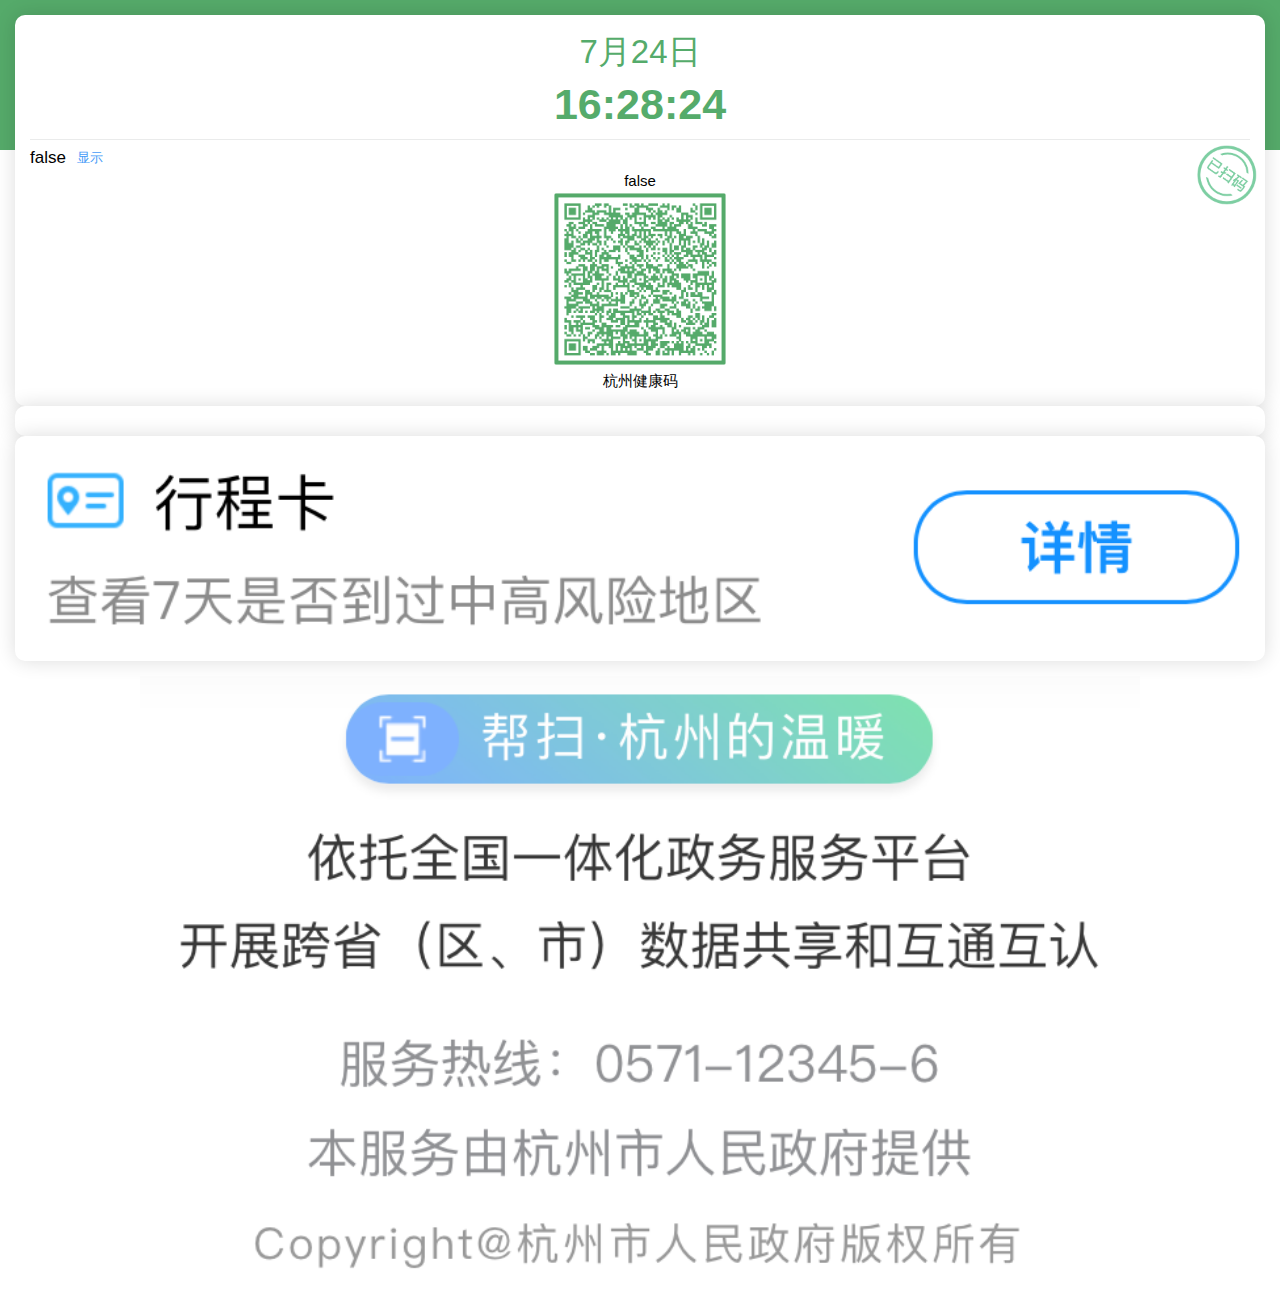
==== health_code.html @ 329d8930 "init" ====
<!DOCTYPE html>
<html lang="en">

<head>
    <meta charset="UTF-8">
    <meta http-equiv="X-UA-Compatible" content="IE=edge">
    <meta name="viewport" content="width=device-width, initial-scale=1.0">
    <title>杭州市扫码通行</title>

    <link rel="stylesheet" href="css/index.css">
</head>

<body>
    <div class="card">
        <div id="date"></div>
        <div id="time"></div>
        <div id="line"></div>

        <div id="name-card">
            <div id="name"></div>
            <div id="name-btn" onclick="showName()">显示</div>
        </div>

        <div id="scan">
            <img src="img/scan.png" alt="">
        </div>

        
        <div id="qrcode">
            <div id="address"></div>
            <img src="img/qrcode.png" alt="">
            <div>杭州健康码</div>
        </div>
    </div>

    <div class="card">
        
    </div>

    <div id="run-card" class="card">
        <img src="img/run-card.png" alt="">
    </div>

    <div id="foot">
        <img src="img/foot.png" alt="">
    </div>
    
    <div id="bg"></div>
    
    <script src="js/index.js"></script>
    <script>
        setDate();
        setInterval('setDate()', 1000);

        var name = getQueryVariable('name');
        var address = getQueryVariable('address');
        console.log('name=' + name + ' address=' + address);

        var nameDiv = document.getElementById('name');
        nameDiv.innerText = name;

        var addressDiv = document.getElementById('address');
        addressDiv.innerText = address;

        function showName() {
            console.log(name)
        }
    </script>
</body>

</html>
---- css/index.css ----
* {
    margin: 0;
    padding: 0;
}

body {
    padding: 15px !important;
    text-align: center;
    font-family: -apple-system, BlinkMacSystemFont, "PingFang SC","Helvetica Neue",STHeiti,"Microsoft Yahei",Tahoma,Simsun,sans-serif;
    background-color: #fff;
}

#bg {
    width: 100%;
    height: 150px;
    background-color: #55aa6a;
    position: absolute;
    top: 0;
    left: 0;
    z-index: -999;
}

.card {
    border-radius: 10px;
    background-color: #fff;
    text-align: center;
    box-shadow: 0 0 20px 0px #00000024;
    padding: 15px;
}

#date {
    color: #55ab6b;
    font-size: 33px;
    font-weight: 500;
}

#time {
    color: #55ab6b;
    font-size: 43px;
    font-weight: 600;
    padding: 5px;
}

#line {
    background-color: #eaebeb;
    height: 1px;
    margin: 5px 0 5px 0;
}

#name-card {
    line-height: 25px;
    vertical-align: bottom;
}

#name {
    float: left;
    margin-left: 0;
    font-size: 17px;
    font-weight: 500;
}

#name-btn {
    float: left;
    margin-left: 11px;
    color: #469bf7;
    font-size: 13px;
    font-weight: 400;
}

#scan img {
    width: 60px;
    position: absolute;
    right: 23px;
}

#qrcode {
    margin-top: 32px;
    font-size: 15px;
    font-weight: 500;
}

#qrcode img {
    width: 180px;
}

#address {
    width: 209px;
    text-align: center;
    margin: 0 auto;
}

#run-card img {
    width: 100%;
}

#foot img {
    width: 80%;
    margin-top: 15px;
}
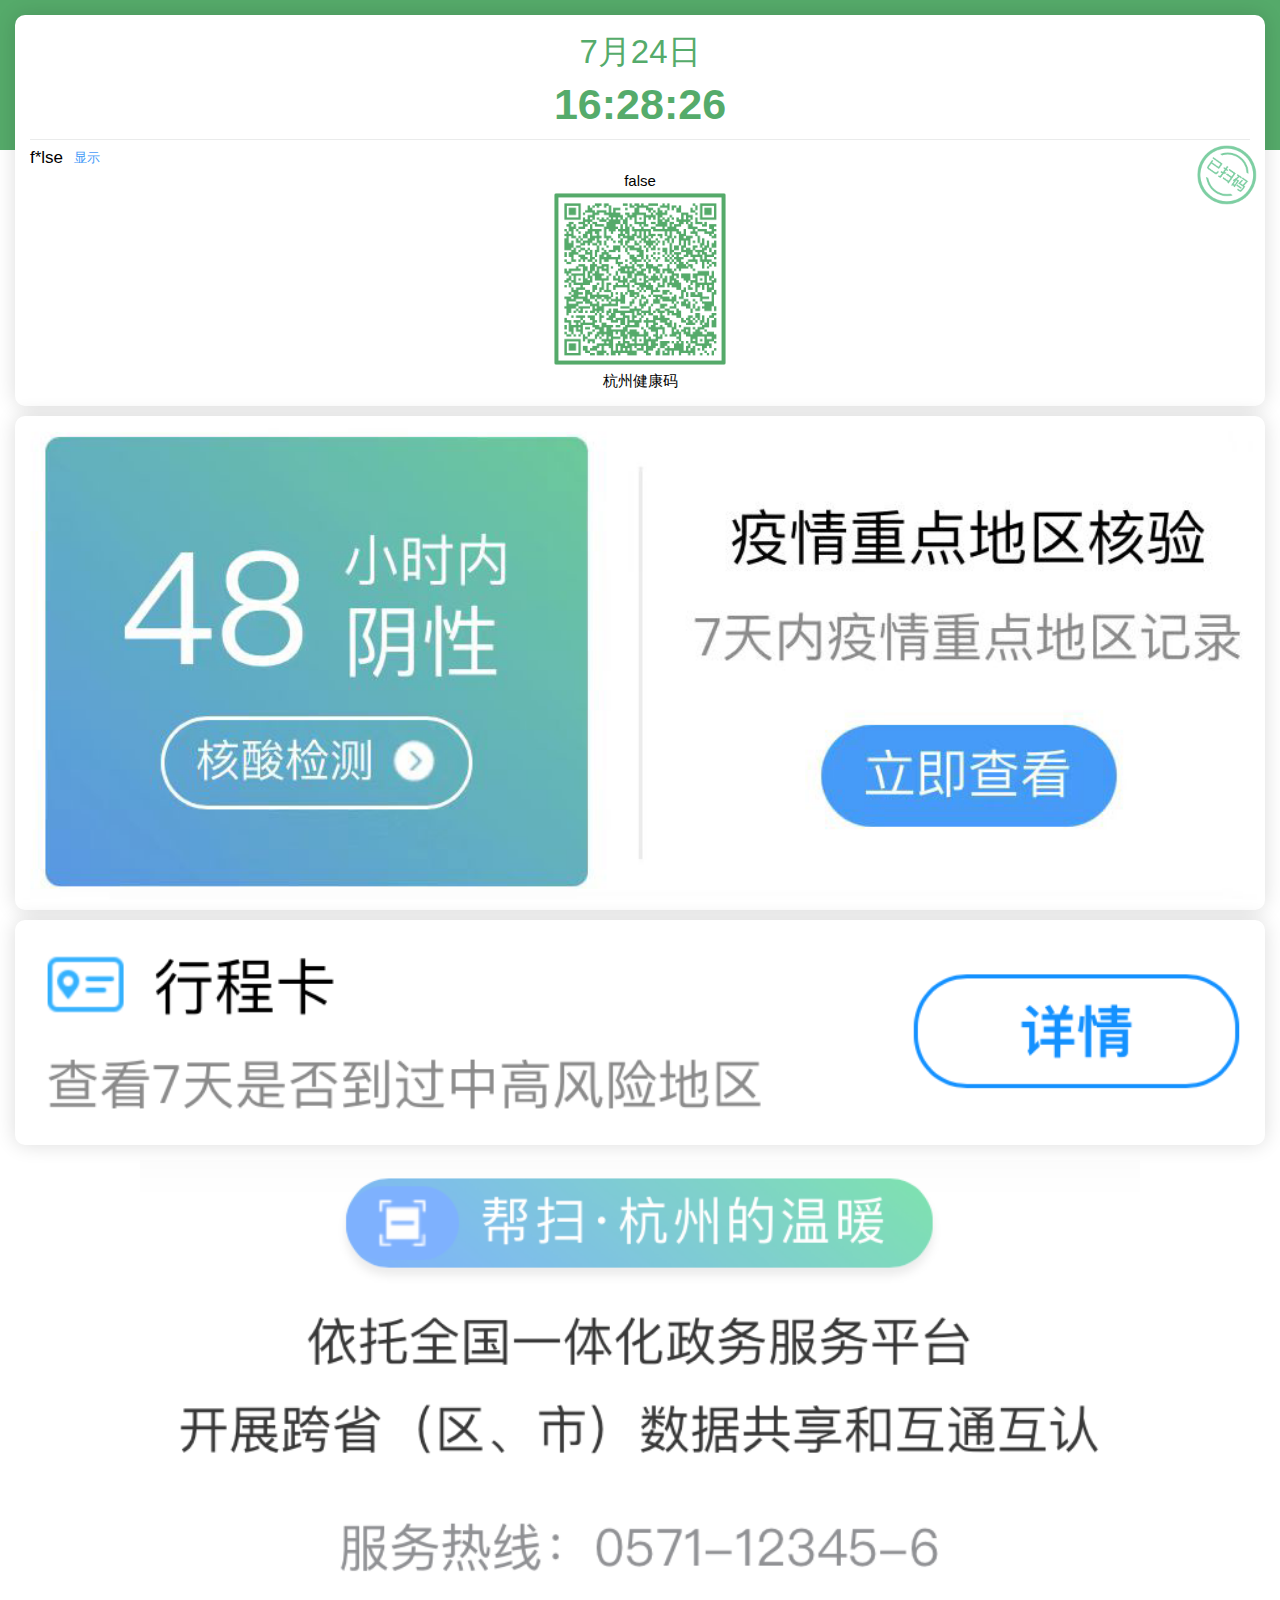
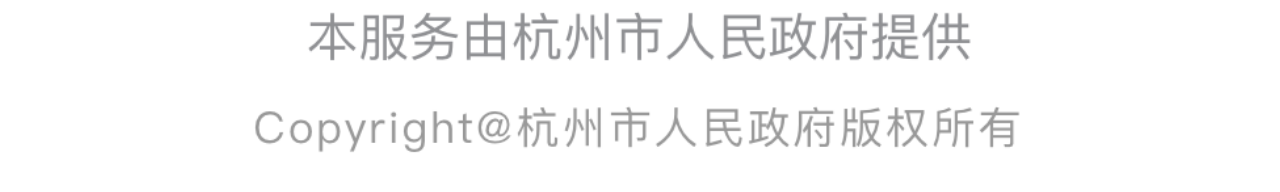
==== commit 20156021: "update" ====
--- a/health_code.html
+++ b/health_code.html
@@ -33,8 +33,13 @@
         </div>
     </div>
 
-    <div class="card">
-        
+    <div id="result" class="card">
+        <!-- <div id="result-left">
+            <div id="count">24</div>
+            <div id="unit">小时内</div>
+            <div id="type">阴性</div>
+        </div> -->
+        <img src="img/result.png" alt="">
     </div>
 
     <div id="run-card" class="card">
@@ -52,18 +57,30 @@
         setDate();
         setInterval('setDate()', 1000);
 
+        var showFullName = false;
+
         var name = getQueryVariable('name');
         var address = getQueryVariable('address');
         console.log('name=' + name + ' address=' + address);
 
         var nameDiv = document.getElementById('name');
-        nameDiv.innerText = name;
+        nameDiv.innerText = replaceName(name);
 
         var addressDiv = document.getElementById('address');
         addressDiv.innerText = address;
 
+        var nameBtn = document.getElementById('name-btn');
+
         function showName() {
-            console.log(name)
+            if(showFullName) {
+                nameDiv.innerText = replaceName(name);
+                nameBtn.innerText = '隐藏';
+                showFullName = false;
+            } else {
+                nameDiv.innerText = name;
+                nameBtn.innerText = '显示';
+                showFullName = true;
+            }
         }
     </script>
 </body>
--- a/css/index.css
+++ b/css/index.css
@@ -89,6 +89,21 @@
     margin: 0 auto;
 }
 
+#result {
+    margin: 10px 0 10px 0;
+    padding: 6px 8px 6px 8px;
+}
+
+#count {
+    position: absolute;
+    font-size: 41px;
+    font-weight: 300;
+}
+
+#result img {
+    width: 100%;
+}
+
 #run-card img {
     width: 100%;
 }
